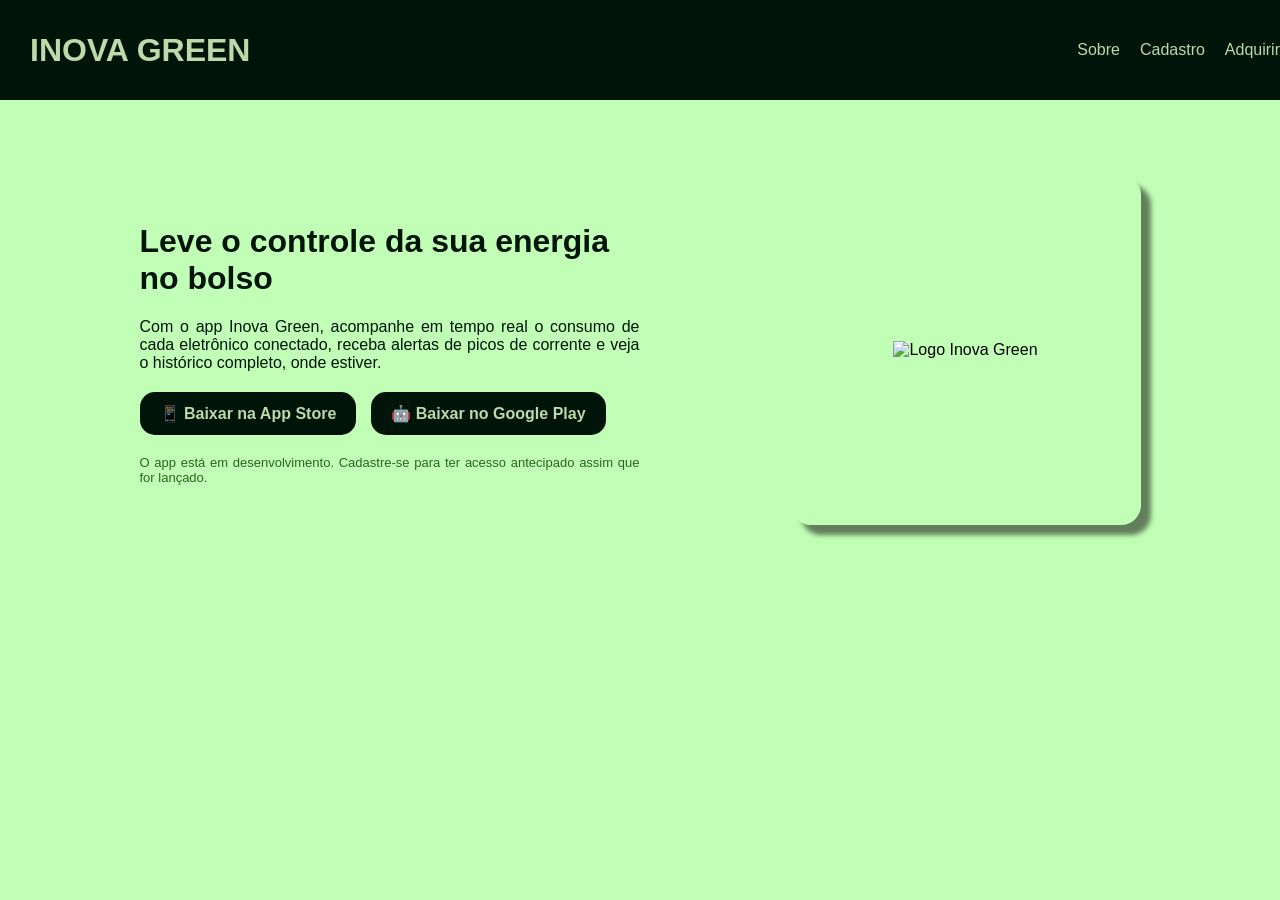
==== pages/AppDownload.html @ 37dcc68e "Atualiza front-end com back-end conectado" ====
<!DOCTYPE html>
<html lang="pt-br">
<head>
    <meta charset="UTF-8">
    <meta name="viewport" content="width=device-width, initial-scale=1.0">
    <title>Baixe o App - Inova Green</title>
    <link rel="stylesheet" href="../css/homepage.css">
</head>
<body>
    <header>
        <div class="cabeça">
            <h1>
                <a href="../index.html" style="text-decoration: none; color: inherit;">
                    INOVA GREEN
                </a>
            </h1>
            <nav>
                <a href="../index.html#sobre">
                    Sobre
                </a>
                <a href="../index.html#cadastro">
                    Cadastro
                </a>
                <a href="../index.html#adquirir">
                    Adquirir
                </a>
            </nav>
        </div>
    </header>

    <div class="appdownload-container">
        <div class="appdownload-texto">
            <h1>
                Leve o controle da sua energia no bolso
            </h1>
            <p>
                Com o app Inova Green, acompanhe em tempo real o consumo de cada eletrônico
                conectado, receba alertas de picos de corrente e veja o histórico completo,
                onde estiver.
            </p>
            <div class="appdownload-botoes">
                <a href="#" class="storebutton">
                    📱 Baixar na App Store
                </a>
                <a href="#" class="storebutton">
                    🤖 Baixar no Google Play
                </a>
            </div>
            <p class="appdownload-aviso">
                O app está em desenvolvimento. Cadastre-se para ter acesso antecipado assim que
                for lançado.
            </p>
        </div>
        <div class="fundoimg appdownload-imagem">
            <picture>
                <source media="(max-width: 600px)" srcset="../img/logoinova.png">
                <img src="../img/logoinova.png" alt="Logo Inova Green">
            </picture>
        </div>
    </div>
</body>
</html>
---- css/homepage.css ----
body{
    background-color: rgb(194, 255, 182);
    font-family: Arial, Helvetica, sans-serif;
    margin: 0;
    padding: 0;
}

.cabeça{
    background-color: rgb(1, 20, 9);
    width: 100%;
    height: 100px;
    display: flex;
    align-items: center;
    justify-content: space-between;
}

nav {
    display: flex;
    align-items: center;
    gap: 20px;
}

nav a{
    text-decoration: none;
    color: rgb(193, 216, 171);

}

.cabeça h1 {
    margin: 0;
    padding: 30px;
    color: rgb(193, 216, 171);
}

.appbutton{
    background-color: rgb(1, 20, 9);
    border: 2px solid rgb(193, 216, 171);
    width: 80px;
    height: 30px;
    display: flex;
    justify-content: center;
    align-items: center;
    border-radius: 15px;
}

.introducao{
    display: flex;
    justify-content: space-around;
    align-items: center;
    width: 100%;
    height: 500px;
}

.introducao img{
    width: 400px;
    height: auto;
}

.fundoimg{
    background-image: url("../img/fundologo.png");
    background-size: cover;
    background-position: center;
    width: 350px;
    height: 350px;
    border-radius: 20px;
    display: flex;
    justify-content: center;
    align-items: center;
    box-shadow: 10px 10px 5px rgba(0, 0, 0, 0.5);
}

.introtexto{
    color: rgb(1, 20, 9);
}

.controle{
    color: rgb(42, 102, 30);
    text-decoration: underline;
}

.introtexto h1{
    font-weight: bold;
}

.introbutton{
    background-color: rgb(1, 20, 9);
    width: 150px;
    height: 30px;
    display: flex;
    justify-content: center;
    align-items: center;
    border-radius: 15px;
}

.introbutton a{
    text-decoration: none;
    color: rgb(193, 216, 171);
    font-weight: bold;
}

.sobresis{
    background-color: rgb(214, 236, 223);
    width: 100%;
    height: 600px;
    display: flex;
    align-items: center;
    flex-direction: column;
}

.sobresish1{
    padding: 45px;
    color: rgb(1, 20, 9);
    font-weight: bold;
}

.containersobresis{
    display: flex;
    justify-content: space-between;
    align-items: center;
    width: 80%;
    height: 300px;
}

.containersobresis div{
    display: flex;
    align-items: center;
    justify-content: center;
    flex-direction: column;
    text-align: center;
    width: 30%;
    height: 100%;
    background-color: rgb(255, 255, 255);
    border-radius: 20px;
    box-shadow: 5px 5px 2px rgba(0, 0, 0, 0.5);
}

.sobresisfooter{
    background-color: rgb(173, 241, 159);
    width: 100%;
    height: 100px;
    display: flex;
    justify-content: space-around;
    align-items: center;
    margin-top: 20px;
    text-align: center;
    padding-left: 20px;
    padding-right: 20px;
    border-radius: 20px;
}

.containercadastro{
    width: auto;
    height: 500px;
    display: flex;
    align-items: center;
    justify-content: center;
    background-color: rgb(214, 236, 223);
}

.cadastro{
    background-color: rgb(209, 217, 223);
    height: 400px;
    width: 900px;
    display: flex;
    align-items: center;
    justify-content: space-around;
    border-radius: 20px;
    box-shadow: 0px 5px 2px rgba(0, 0, 0, 0.5);
}

.cadastro h1{
    color: rgb(1, 20, 9);
}

.cadastrotexto{
    width: 400px;
    padding-left: 30px;
    padding-right: 15px;
}

.cadastrotexto p{
    text-align: justify;
}

.cadastro form{
    background-color: rgb(189, 207, 196);
    padding-right: 30px;
    padding-left: 15px;
    display: flex;
    flex-direction: column;
    justify-content: center;
    align-items: center;
    width: 400px;
    height: 300px;
    border-radius: 15px;
    border: 2px solid gray;
}

form p{
    text-align: center;
    font-size: 12px;
}

.abaform{
    width: 350px;
    height: 40px;
    border-radius: 20px;
}

form button{
    width: 350px;
    height: 40px;
    border-radius: 10px;
    background-color: rgb(1, 20, 9);
    color: white;
}

.containerkits{
    width: 100%;
    height: 600px;
    display: flex;
    justify-content: center;
    flex-direction: column;
    align-items: center;
    background-color: rgb(214, 236, 223);
    color: rgb(1, 20, 9);
}

.containerkits2{
    width: 100%;
    height: 600px;
    display: flex;
    align-items: center;
    justify-content: space-around;
    background-color: rgb(214, 236, 223);
}

.escolhakit{
    display: flex;
    flex-direction: column;
    text-align: justify;
    width: 350px;
    height: 325px;
    background-color: rgb(255, 255, 255);
    border-radius: 20px;
    box-shadow: 5px 5px 2px rgba(0, 0, 0, 0.5);
    padding: 20px;
}

.escolhakit h1{
    color: rgb(1, 20, 9);
}

.escolhakit h2{
    color: rgb(42, 102, 30);
    font-weight: bold;
    font-size: 40px;
}

.escolhakit button{
    background-color: rgb(1, 20, 9);
    font-size: 15px;
    height: 40px;
    border-radius: 10px;
}

.escolhakit button a{
    text-decoration: none;
    color: white;
}
.appdownload-container{
    display: flex;
    justify-content: space-around;
    align-items: center;
    width: 100%;
    min-height: 500px;
    padding: 40px 5%;
    box-sizing: border-box;
}

.appdownload-texto{
    max-width: 500px;
    color: rgb(1, 20, 9);
}

.appdownload-texto h1{
    font-weight: bold;
}

.appdownload-texto p{
    text-align: justify;
}

.appdownload-botoes{
    display: flex;
    gap: 15px;
    margin-top: 20px;
    flex-wrap: wrap;
}

.storebutton{
    background-color: rgb(1, 20, 9);
    color: rgb(193, 216, 171);
    text-decoration: none;
    font-weight: bold;
    padding: 12px 20px;
    border-radius: 15px;
    display: inline-block;
}

.appdownload-aviso{
    margin-top: 20px;
    font-size: 13px;
    color: rgb(42, 102, 30);
}

.appdownload-imagem{
    flex-shrink: 0;
}

/* ==================== RESPONSIVIDADE (TELAS PEQUENAS) ==================== */
@media only screen and (max-width: 768px) {
    .cabeça {
        flex-direction: column;
        height: auto;
        padding: 15px 0;
    }

    .cabeça h1 {
        padding: 10px;
        font-size: 22px;
    }

    nav {
        flex-wrap: wrap;
        justify-content: center;
        gap: 12px;
        padding-bottom: 10px;
    }

    .introducao {
        flex-direction: column;
        height: auto;
        padding: 30px 15px;
        gap: 30px;
    }

    .introducao img {
        width: 250px;
    }

    .fundoimg {
        width: 250px;
        height: 250px;
    }

    .introtexto {
        text-align: center;
    }

    .sobresis {
        height: auto;
        padding: 30px 0;
    }

    .containersobresis {
        flex-direction: column;
        height: auto;
        width: 90%;
        gap: 20px;
    }

    .containersobresis div {
        width: 100%;
        height: auto;
        padding: 20px 0;
    }

    .sobresisfooter {
        height: auto;
        padding: 15px;
        text-align: center;
    }

    .containercadastro {
        height: auto;
        padding: 30px 15px;
    }

    .cadastro {
        flex-direction: column;
        width: 100%;
        height: auto;
        padding: 20px 0;
    }

    .cadastrotexto {
        width: 90%;
        padding: 0 15px;
    }

    .cadastro form {
        width: 90%;
        padding: 20px;
        margin-top: 20px;
    }

    .abaform,
    form button {
        width: 100%;
    }

    .containerkits,
    .containerkits2 {
        height: auto;
        padding: 30px 15px;
        flex-direction: column;
        gap: 20px;
    }

    .escolhakit {
        width: 90%;
        height: auto;
    }

    .appdownload-container {
        flex-direction: column;
        text-align: center;
        gap: 30px;
        padding: 30px 15px;
    }

    .appdownload-imagem {
        width: 200px;
        height: 200px;
    }

    .appdownload-botoes {
        justify-content: center;
    }
}
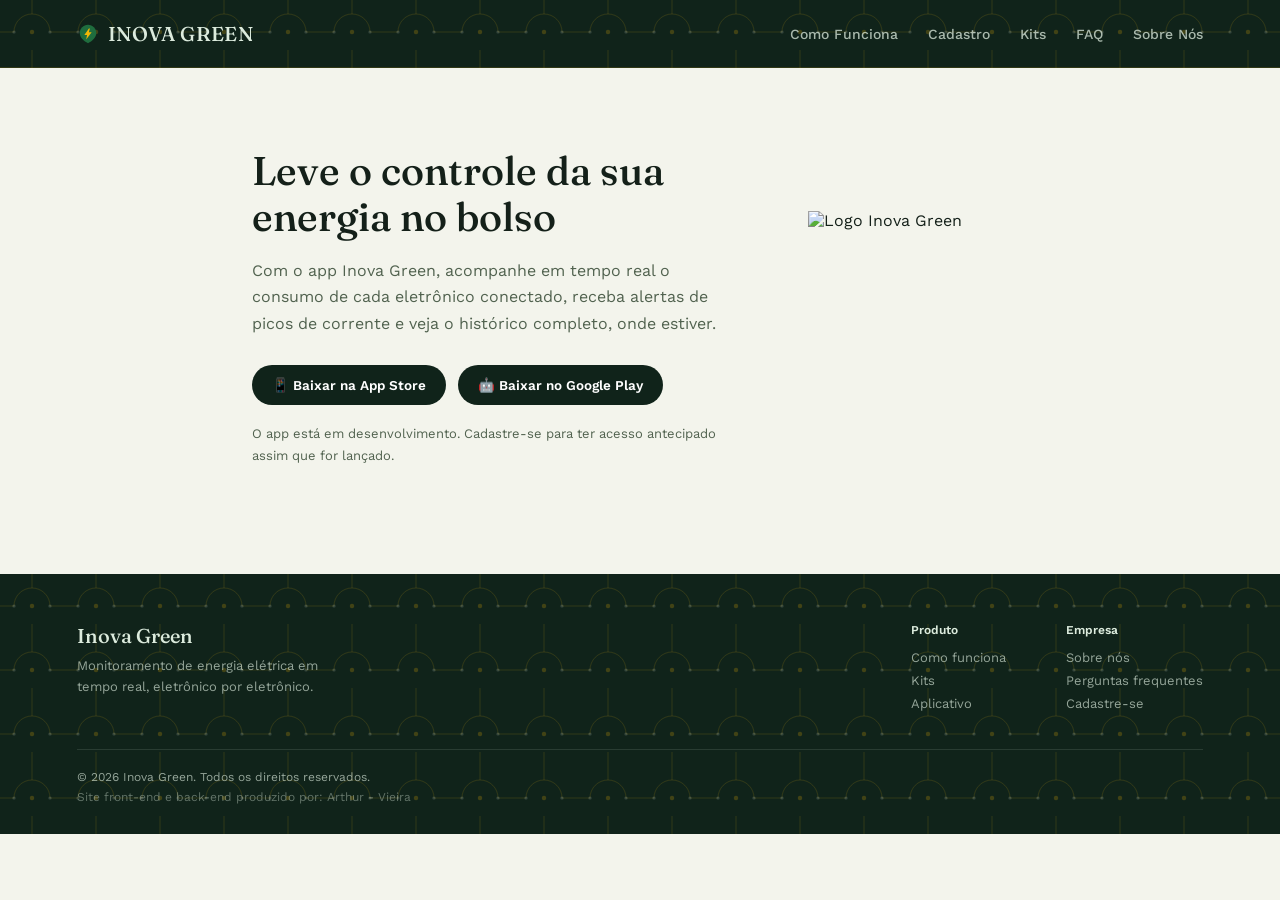
==== commit 46d20e12: "tags" ====
--- a/pages/AppDownload.html
+++ b/pages/AppDownload.html
@@ -4,31 +4,56 @@
     <meta charset="UTF-8">
     <meta name="viewport" content="width=device-width, initial-scale=1.0">
     <title>Baixe o App - Inova Green</title>
+    <link rel="icon" type="image/svg+xml" href="../favicon.svg">
+    <meta name="description" content="Baixe o aplicativo Inova Green e monitore o consumo de energia dos seus eletrônicos direto do celular.">
+    <meta property="og:type" content="website">
+    <meta property="og:title" content="Baixe o App - Inova Green">
+    <meta property="og:description" content="Baixe o aplicativo Inova Green e monitore o consumo de energia dos seus eletrônicos direto do celular.">
+    <meta property="og:image" content="../img/logoinova.png">
+    <meta name="twitter:card" content="summary">
+    <link rel="preconnect" href="https://fonts.googleapis.com">
+    <link rel="preconnect" href="https://fonts.gstatic.com" crossorigin>
+    <link href="https://fonts.googleapis.com/css2?family=Fraunces:opsz,wght@9..144,400;9..144,500;9..144,600&family=Work+Sans:wght@400;500;600;700&display=swap" rel="stylesheet">
     <link rel="stylesheet" href="../css/homepage.css">
 </head>
 <body>
     <header>
         <div class="cabeça">
             <h1>
-                <a href="../index.html" style="text-decoration: none; color: inherit;">
+                <a href="../index.html" style="text-decoration: none; color: inherit; display: flex; align-items: center; gap: 9px;">
+                    <svg class="marca-icone" viewBox="0 0 24 24" xmlns="http://www.w3.org/2000/svg">
+                    <path d="M12 2C7 2 3 6 3 11c0 5 4.5 9 9 11 4.5-2 9-6 9-11 0-5-4-9-9-9Z" fill="#1F6D3E"/>
+                    <path d="M13 6 8 13h3l-1 5 6-8h-3l1-4Z" fill="#F2B705"/>
+                </svg>
                     INOVA GREEN
                 </a>
             </h1>
-            <nav>
-                <a href="../index.html#sobre">
-                    Sobre
+            <button class="menu-toggle" id="menu-toggle" aria-label="Abrir menu">
+                <span></span>
+                <span></span>
+                <span></span>
+            </button>
+            <nav id="menu-nav">
+                <a href="ComoFunciona.html">
+                    Como Funciona
                 </a>
-                <a href="../index.html#cadastro">
+                <a href="Cadastro.html">
                     Cadastro
                 </a>
-                <a href="../index.html#adquirir">
-                    Adquirir
+                <a href="Kits.html">
+                    Kits
+                </a>
+                <a href="FAQ.html">
+                    FAQ
+                </a>
+                <a href="SobreNos.html">
+                    Sobre Nós
                 </a>
             </nav>
         </div>
     </header>
 
-    <div class="appdownload-container">
+    <div class="appdownload-container reveal">
         <div class="appdownload-texto">
             <h1>
                 Leve o controle da sua energia no bolso
@@ -58,5 +83,34 @@
             </picture>
         </div>
     </div>
+
+    <footer class="site-footer">
+        <div class="footer-topo">
+            <div class="footer-marca">
+                <h2>Inova Green</h2>
+                <p>Monitoramento de energia elétrica em tempo real, eletrônico por eletrônico.</p>
+            </div>
+            <div class="footer-links">
+                <div class="footer-coluna">
+                    <h3>Produto</h3>
+                    <a href="ComoFunciona.html">Como funciona</a>
+                    <a href="Kits.html">Kits</a>
+                    <a href="AppDownload.html">Aplicativo</a>
+                </div>
+                <div class="footer-coluna">
+                    <h3>Empresa</h3>
+                    <a href="SobreNos.html">Sobre nós</a>
+                    <a href="FAQ.html">Perguntas frequentes</a>
+                    <a href="Cadastro.html">Cadastre-se</a>
+                </div>
+            </div>
+        </div>
+        <div class="footer-linha">
+            © 2026 Inova Green. Todos os direitos reservados.
+            <span class="footer-credito">Site front-end e back-end produzido por: Arthur - Vieira</span>
+        </div>
+    </footer>
+
+    <script src="../js/animacoes.js"></script>
 </body>
 </html>
--- a/css/homepage.css
+++ b/css/homepage.css
@@ -1,441 +1,1218 @@
+/* ====================================================================
+   INOVA GREEN — Design system
+   Paleta: floresta profunda + papel esverdeado + âmbar (LED/eletricidade)
+   Tipografia: Fraunces (display) + Work Sans (corpo/UI)
+   ==================================================================== */
+
+:root{
+    --cor-fundo: #F3F4EC;
+    --cor-superficie: #FFFFFF;
+    --cor-floresta: #10231A;
+    --cor-floresta-alta: #17301F;
+    --cor-marca: #1F6D3E;
+    --cor-marca-escura: #154D2B;
+    --cor-marca-clara: #DCEBDD;
+    --cor-accent: #F2B705;
+    --cor-accent-escuro: #B98600;
+    --cor-texto: #142019;
+    --cor-texto-suave: #51624F;
+    --cor-borda: #DCE1D4;
+    --sombra-suave: 0 1px 2px rgba(16, 35, 26, 0.06), 0 8px 24px rgba(16, 35, 26, 0.06);
+    --sombra-forte: 0 20px 40px rgba(16, 35, 26, 0.18);
+    --raio: 14px;
+    --fonte-display: "Fraunces", Georgia, serif;
+    --fonte-corpo: "Work Sans", Arial, Helvetica, sans-serif;
+}
+
+*{
+    box-sizing: border-box;
+}
+
+html{
+    scroll-behavior: smooth;
+}
+
 body{
-    background-color: rgb(194, 255, 182);
-    font-family: Arial, Helvetica, sans-serif;
+    opacity: 0;
+    transition: opacity 0.35s ease;
+}
+
+body.pagina-carregada{
+    opacity: 1;
+}
+
+body.saindo{
+    opacity: 0;
+}
+
+body{
+    background-color: var(--cor-fundo);
+    color: var(--cor-texto);
+    font-family: var(--fonte-corpo);
     margin: 0;
     padding: 0;
-}
-
+    -webkit-font-smoothing: antialiased;
+}
+
+h1, h2, h3{
+    font-family: var(--fonte-display);
+    font-weight: 500;
+    line-height: 1.15;
+    margin: 0;
+    color: var(--cor-texto);
+}
+
+p{
+    line-height: 1.65;
+    margin: 0;
+}
+
+a{
+    color: inherit;
+}
+
+:focus-visible{
+    outline: 2px solid var(--cor-accent);
+    outline-offset: 3px;
+}
+
+/* ==================== CABEÇALHO ==================== */
 .cabeça{
-    background-color: rgb(1, 20, 9);
-    width: 100%;
-    height: 100px;
+    background-color: var(--cor-floresta);
+    background-image: url("[data-uri]");
+    background-size: 64px 64px;
+    width: 100%;
+    padding: 22px 6%;
+    box-sizing: border-box;
     display: flex;
     align-items: center;
     justify-content: space-between;
-}
-
-nav {
+    position: sticky;
+    top: 0;
+    z-index: 100;
+    border-bottom: 1px solid rgba(242, 183, 5, 0.15);
+}
+
+.cabeça h1{
+    font-size: 20px;
+    letter-spacing: 0.02em;
+    color: var(--cor-marca-clara);
+    padding: 0;
     display: flex;
     align-items: center;
-    gap: 20px;
-}
+    gap: 9px;
+}
+
+.marca-icone{
+    width: 22px;
+    height: 22px;
+    flex-shrink: 0;
+}
+
+.cabeça h1 a{
+    text-decoration: none;
+}
+
+nav{
+    display: flex;
+    align-items: center;
+    gap: 30px;
+}
+
+.menu-toggle{
+    display: none;
+    flex-direction: column;
+    justify-content: center;
+    gap: 5px;
+    width: 32px;
+    height: 32px;
+    background: none;
+    border: none;
+    cursor: pointer;
+    padding: 0;
+}
+
+.menu-toggle span{
+    display: block;
+    width: 100%;
+    height: 2px;
+    background-color: var(--cor-marca-clara);
+    transition: transform 0.3s ease, opacity 0.3s ease;
+}
+
+.menu-toggle.aberto span:nth-child(1){ transform: translateY(7px) rotate(45deg); }
+.menu-toggle.aberto span:nth-child(2){ opacity: 0; }
+.menu-toggle.aberto span:nth-child(3){ transform: translateY(-7px) rotate(-45deg); }
 
 nav a{
     text-decoration: none;
-    color: rgb(193, 216, 171);
-
-}
-
-.cabeça h1 {
+    color: rgba(220, 235, 221, 0.75);
+    font-size: 14px;
+    font-weight: 500;
+    transition: color 0.2s ease;
+    position: relative;
+}
+
+nav a:hover{
+    color: var(--cor-marca-clara);
+}
+
+nav a.ativo{
+    color: var(--cor-accent);
+}
+
+nav a.ativo::after{
+    content: "";
+    position: absolute;
+    left: 0;
+    right: 0;
+    bottom: -6px;
+    height: 2px;
+    background-color: var(--cor-accent);
+}
+
+.appbutton{
+    background-color: var(--cor-accent);
+    border: none;
+    padding: 9px 18px;
+    border-radius: 999px;
+    transition: background-color 0.2s ease;
+}
+
+.appbutton a{
+    color: var(--cor-floresta);
+    font-weight: 600;
+    font-size: 13px;
+}
+
+.appbutton:hover{
+    background-color: #ffcb2e;
+}
+
+/* ==================== BOTÕES ==================== */
+.introbutton,
+form button,
+.escolhakit button{
+    background-color: var(--cor-marca);
+    border-radius: 999px;
+    transition: background-color 0.2s ease, box-shadow 0.2s ease, transform 0.2s ease;
+    box-shadow: 0 8px 20px rgba(31, 109, 62, 0.28);
+}
+
+.introbutton{
+    display: inline-flex;
+    align-items: center;
+    justify-content: center;
+    padding: 13px 30px;
+    width: fit-content;
+}
+
+.introbutton:hover,
+form button:hover,
+.escolhakit button:hover{
+    background-color: var(--cor-marca-escura);
+    box-shadow: 0 10px 24px rgba(31, 109, 62, 0.38);
+    transform: translateY(-2px);
+}
+
+.introbutton a,
+.escolhakit button a{
+    color: white;
+    font-weight: 600;
+    font-size: 14px;
+    text-decoration: none;
+}
+
+.botao-secundario{
+    background-color: transparent;
+    border: 1.5px solid var(--cor-marca);
+    color: var(--cor-marca);
+    text-decoration: none;
+    font-weight: 600;
+    font-size: 14px;
+    padding: 11px 24px;
+    border-radius: 999px;
+    transition: background-color 0.2s ease, color 0.2s ease;
+    display: inline-block;
+}
+
+.botao-secundario:hover{
+    background-color: var(--cor-marca);
+    color: white;
+}
+
+/* ==================== HERO / INTRODUÇÃO ==================== */
+.introducao{
+    display: flex;
+    align-items: center;
+    gap: 6%;
+    width: 100%;
+    padding: 80px 6% 90px 6%;
+    box-sizing: border-box;
+    max-width: 1200px;
+    margin: 0 auto;
+}
+
+.introtexto{
+    flex: 1;
+    max-width: 540px;
+}
+
+.introtexto h1{
+    font-size: clamp(2.6rem, 5.2vw, 3.8rem);
+    letter-spacing: -0.015em;
+}
+
+.introtexto p{
+    color: var(--cor-texto-suave);
+    font-size: 16px;
+    margin: 22px 0 32px 0;
+    max-width: 46ch;
+}
+
+.controle{
+    color: var(--cor-marca);
+    font-style: italic;
+}
+
+/* Medidor animado (substitui a imagem de fundo) */
+.fundoimg{
+    flex-shrink: 0;
+    width: 340px;
+    height: 340px;
+    display: flex;
+    align-items: center;
+    justify-content: center;
+    position: relative;
+}
+
+.fundoimg::before{
+    content: "";
+    position: absolute;
+    inset: 0;
+    background: radial-gradient(circle at center, rgba(31, 109, 62, 0.16) 0%, rgba(242, 183, 5, 0.10) 45%, transparent 72%);
+    border-radius: 50%;
+    z-index: 0;
+}
+
+.medidor{
+    width: 100%;
+    height: 100%;
+    position: relative;
+    z-index: 1;
+}
+
+.medidor-agulha{
+    transform-origin: 160px 180px;
+    animation: girar-agulha 1.6s cubic-bezier(0.22, 1, 0.36, 1) 0.3s forwards;
+}
+
+@keyframes girar-agulha{
+    from{ transform: rotate(-90deg); }
+    to{ transform: rotate(35deg); }
+}
+
+@media (prefers-reduced-motion: reduce){
+    .medidor-agulha{
+        animation: none;
+        transform: rotate(35deg);
+    }
+}
+
+/* ==================== SEÇÃO EDITORIAL "SOBRE" ==================== */
+.sobresis{
+    width: 100%;
+    padding: 70px 6% 0 6%;
+    box-sizing: border-box;
+    max-width: 1200px;
+    margin: 0 auto;
+    display: flex;
+    gap: 8%;
+    flex-wrap: wrap;
+}
+
+.sobresish1{
+    font-size: clamp(1.8rem, 3vw, 2.4rem);
+    flex: 1;
+    min-width: 260px;
+}
+
+.containersobresis{
+    flex: 1.3;
+    min-width: 300px;
+    display: flex;
+    flex-direction: column;
+    gap: 26px;
+}
+
+.containersobresis div{
+    display: flex;
+    align-items: baseline;
+    gap: 18px;
+    padding-bottom: 22px;
+    border-bottom: 1px solid var(--cor-borda);
+}
+
+.containersobresis div h1{
+    font-size: 15px;
+    font-family: var(--fonte-corpo);
+    font-weight: 600;
+    width: 160px;
+    flex-shrink: 0;
+    color: var(--cor-marca);
+}
+
+.containersobresis div p{
+    color: var(--cor-texto-suave);
+    font-size: 15px;
     margin: 0;
-    padding: 30px;
-    color: rgb(193, 216, 171);
-}
-
-.appbutton{
-    background-color: rgb(1, 20, 9);
-    border: 2px solid rgb(193, 216, 171);
-    width: 80px;
-    height: 30px;
+}
+
+.sobresis .teaser-botoes{
+    width: 100%;
+    justify-content: flex-start;
+    margin-top: 10px;
+}
+
+.sobresisfooter{
+    background-color: var(--cor-marca-clara);
+    max-width: 1200px;
+    margin: 50px auto 0 auto;
+    padding: 26px 6%;
+    border-radius: var(--raio);
+}
+
+.sobresisfooter p{
+    color: var(--cor-marca-escura);
+    font-size: 14px;
+    text-align: center;
+}
+
+/* ==================== ESTATÍSTICAS ==================== */
+.estatisticas{
     display: flex;
     justify-content: center;
     align-items: center;
-    border-radius: 15px;
-}
-
-.introducao{
-    display: flex;
-    justify-content: space-around;
+    width: 100%;
+    padding: 70px 6%;
+    margin-top: 70px;
+    box-sizing: border-box;
+    background-color: var(--cor-floresta);
+    background-image: url("[data-uri]");
+    background-size: 64px 64px;
+    gap: 12%;
+    flex-wrap: wrap;
+}
+
+.estatistica{
+    text-align: left;
+}
+
+.estatistica-numero{
+    display: block;
+    font-family: var(--fonte-display);
+    font-size: 44px;
+    color: var(--cor-accent);
+}
+
+.estatistica p{
+    margin-top: 6px;
+    font-size: 13px;
+    color: rgba(220, 235, 221, 0.75);
+}
+
+/* ==================== FORMULÁRIO DE CADASTRO ==================== */
+.containercadastro{
+    width: 100%;
+    padding: 90px 6%;
+    box-sizing: border-box;
+    display: flex;
+    justify-content: center;
+}
+
+.cadastro{
+    background-color: var(--cor-superficie);
+    max-width: 960px;
+    width: 100%;
+    padding: 50px;
+    box-sizing: border-box;
+    display: flex;
+    gap: 60px;
+    border-radius: var(--raio);
+    box-shadow: var(--sombra-suave);
+}
+
+.cadastro h1{
+    font-size: 1.7rem;
+}
+
+.cadastrotexto{
+    flex: 1;
+}
+
+.cadastrotexto p{
+    color: var(--cor-texto-suave);
+    margin: 16px 0;
+}
+
+.cadastrotexto ul{
+    list-style: none;
+    padding: 0;
+    margin: 20px 0 0 0;
+}
+
+.cadastrotexto ul p{
+    margin: 8px 0;
+    font-size: 14px;
+    color: var(--cor-texto);
+}
+
+.cadastro form{
+    flex: 1;
+    background: none;
+    padding: 0;
+    border: none;
+    display: flex;
+    flex-direction: column;
+    gap: 12px;
+}
+
+.abaform{
+    width: 100%;
+    height: 44px;
+    border-radius: 8px;
+    border: 1px solid var(--cor-borda);
+    padding: 0 14px;
+    font-family: var(--fonte-corpo);
+    font-size: 14px;
+    box-sizing: border-box;
+}
+
+.abaform:focus{
+    border-color: var(--cor-marca);
+    outline: none;
+}
+
+form button{
+    width: 100%;
+    height: 46px;
+    border: none;
+    color: white;
+    font-weight: 600;
+    font-size: 14px;
+    cursor: pointer;
+    margin-top: 6px;
+}
+
+form p{
+    text-align: left;
+    font-size: 12px;
+    color: var(--cor-texto-suave);
+    margin: 0;
+}
+
+.consentimento{
+    display: flex;
+    align-items: flex-start;
+    gap: 8px;
+    font-size: 12.5px;
+    color: var(--cor-texto-suave);
+    line-height: 1.5;
+    cursor: pointer;
+}
+
+.consentimento input{
+    margin-top: 2px;
+    flex-shrink: 0;
+    accent-color: var(--cor-marca);
+    width: 15px;
+    height: 15px;
+}
+
+#mensagem-cadastro{
+    font-size: 13px;
+    font-weight: 600;
+    min-height: 18px;
+}
+
+/* ==================== KITS ==================== */
+.containerkits{
+    width: 100%;
+    padding: 90px 6%;
+    box-sizing: border-box;
+    text-align: center;
+}
+
+.containerkits h1{
+    font-size: clamp(1.8rem, 3vw, 2.4rem);
+    margin-bottom: 18px;
+}
+
+.containerkits .teaser-botoes{
+    justify-content: center;
+    margin-bottom: 50px;
+}
+
+.containerkits2{
+    display: flex;
+    justify-content: center;
+    align-items: stretch;
+    gap: 28px;
+    flex-wrap: wrap;
+    max-width: 1100px;
+    margin: 0 auto;
+}
+
+.escolhakit{
+    text-align: left;
+    width: 320px;
+    background-color: var(--cor-superficie);
+    border-radius: var(--raio);
+    box-shadow: var(--sombra-suave);
+    padding: 32px;
+    display: flex;
+    flex-direction: column;
+    position: relative;
+    border: 1px solid var(--cor-borda);
+}
+
+.escolhakit h1{
+    font-size: 1.3rem;
+}
+
+.escolhakit p{
+    color: var(--cor-texto-suave);
+    font-size: 14px;
+    margin: 14px 0 22px 0;
+    flex-grow: 1;
+}
+
+.escolhakit h2{
+    font-family: var(--fonte-display);
+    font-weight: 500;
+    color: var(--cor-texto);
+    font-size: 32px;
+    margin-bottom: 20px;
+}
+
+.escolhakit button{
+    height: 46px;
+    border: none;
+    cursor: pointer;
+}
+
+.escolhakit.recomendado{
+    border-color: var(--cor-marca);
+    box-shadow: var(--sombra-forte);
+    transform: translateY(-8px);
+    border-top: 4px solid var(--cor-accent);
+}
+
+.selo-recomendado{
+    position: absolute;
+    top: -13px;
+    left: 32px;
+    background-color: var(--cor-accent);
+    color: var(--cor-floresta);
+    font-size: 11px;
+    font-weight: 700;
+    padding: 5px 12px;
+    border-radius: 999px;
+}
+
+/* ==================== FAQ (teaser + página própria) ==================== */
+.containerfaq{
+    width: 100%;
+    display: flex;
+    flex-direction: column;
     align-items: center;
-    width: 100%;
-    height: 500px;
-}
-
-.introducao img{
-    width: 400px;
-    height: auto;
-}
-
-.fundoimg{
-    background-image: url("../img/fundologo.png");
-    background-size: cover;
-    background-position: center;
-    width: 350px;
-    height: 350px;
-    border-radius: 20px;
-    display: flex;
-    justify-content: center;
-    align-items: center;
-    box-shadow: 10px 10px 5px rgba(0, 0, 0, 0.5);
-}
-
-.introtexto{
-    color: rgb(1, 20, 9);
-}
-
-.controle{
-    color: rgb(42, 102, 30);
-    text-decoration: underline;
-}
-
-.introtexto h1{
-    font-weight: bold;
-}
-
-.introbutton{
-    background-color: rgb(1, 20, 9);
-    width: 150px;
-    height: 30px;
-    display: flex;
-    justify-content: center;
-    align-items: center;
-    border-radius: 15px;
-}
-
-.introbutton a{
-    text-decoration: none;
-    color: rgb(193, 216, 171);
-    font-weight: bold;
-}
-
-.sobresis{
-    background-color: rgb(214, 236, 223);
-    width: 100%;
-    height: 600px;
-    display: flex;
-    align-items: center;
+    padding: 70px 6% 90px 6%;
+    box-sizing: border-box;
+    text-align: center;
+}
+
+.containerfaq h1{
+    font-size: clamp(1.6rem, 3vw, 2.1rem);
+    margin-bottom: 20px;
+}
+
+.faq{
+    width: 100%;
+    max-width: 720px;
+    margin: 0 auto;
+    display: flex;
     flex-direction: column;
-}
-
-.sobresish1{
-    padding: 45px;
-    color: rgb(1, 20, 9);
-    font-weight: bold;
-}
-
-.containersobresis{
+    gap: 10px;
+    text-align: left;
+}
+
+.faq-item{
+    background-color: var(--cor-superficie);
+    border: 1px solid var(--cor-borda);
+    border-radius: 10px;
+    padding: 18px 22px;
+    cursor: pointer;
+}
+
+.faq-item summary{
+    font-weight: 600;
+    font-size: 15px;
+    list-style: none;
     display: flex;
     justify-content: space-between;
     align-items: center;
-    width: 80%;
-    height: 300px;
-}
-
-.containersobresis div{
+}
+
+.faq-item summary::-webkit-details-marker{ display: none; }
+
+.faq-item summary::after{
+    content: "+";
+    font-size: 20px;
+    color: var(--cor-marca);
+    transition: transform 0.2s ease;
+    margin-left: 15px;
+}
+
+.faq-item[open] summary::after{
+    transform: rotate(45deg);
+}
+
+.faq-item p{
+    margin-top: 14px;
+    color: var(--cor-texto-suave);
+    font-size: 14px;
+    line-height: 1.6;
+}
+
+.faq-item a{
+    color: var(--cor-marca);
+    font-weight: 600;
+}
+
+/* ==================== PÁGINA INTERNA (hero de página) ==================== */
+.pagina-hero{
+    width: 100%;
+    padding: 70px 6% 20px 6%;
+    box-sizing: border-box;
+    max-width: 760px;
+    margin: 0 auto;
+    text-align: left;
+}
+
+.pagina-hero h1{
+    font-size: clamp(2rem, 4vw, 2.8rem);
+    margin-bottom: 14px;
+}
+
+.pagina-hero p{
+    color: var(--cor-texto-suave);
+    font-size: 16px;
+}
+
+/* ==================== DIAGRAMA "COMO FUNCIONA" ==================== */
+.fluxo{
+    position: relative;
+    max-width: 720px;
+    margin: 0 auto;
+    padding: 30px 6% 70px 6%;
+}
+
+.fluxo-linha{
+    position: absolute;
+    left: 45px;
+    top: 30px;
+    width: 2px;
+    height: calc(100% - 60px);
+    background-color: var(--cor-borda);
+}
+
+.fluxo-progresso{
+    position: absolute;
+    left: 45px;
+    top: 30px;
+    width: 2px;
+    height: 0%;
+    background-color: var(--cor-marca);
+    transition: height 0.1s linear;
+}
+
+.fluxo-etapa{
+    position: relative;
+    display: flex;
+    gap: 26px;
+    padding-bottom: 46px;
+}
+
+.fluxo-numero{
+    flex-shrink: 0;
+    width: 64px;
+    height: 64px;
+    border-radius: 50%;
+    background-color: var(--cor-superficie);
+    border: 1.5px solid var(--cor-borda);
     display: flex;
     align-items: center;
     justify-content: center;
-    flex-direction: column;
+    font-family: var(--fonte-display);
+    font-size: 22px;
+    color: var(--cor-texto-suave);
+    z-index: 2;
+    transition: background-color 0.4s ease, color 0.4s ease, border-color 0.4s ease;
+}
+
+.fluxo-etapa.visivel .fluxo-numero{
+    background-color: var(--cor-marca);
+    border-color: var(--cor-marca);
+    color: white;
+}
+
+.fluxo-texto{
+    padding-top: 8px;
+}
+
+.fluxo-texto h2{
+    font-size: 1.15rem;
+    margin-bottom: 8px;
+}
+
+.fluxo-texto p{
+    color: var(--cor-texto-suave);
+    font-size: 14.5px;
+}
+
+/* ==================== TABELA DE COMPARAÇÃO DE KITS ==================== */
+.comparacao-container{
+    width: 100%;
+    overflow-x: auto;
+    padding: 30px 6% 80px 6%;
+    box-sizing: border-box;
+}
+
+.comparacao{
+    width: 100%;
+    max-width: 900px;
+    margin: 0 auto;
+    border-collapse: collapse;
+    background-color: var(--cor-superficie);
+    border-radius: var(--raio);
+    overflow: hidden;
+    box-shadow: var(--sombra-suave);
+}
+
+.comparacao th,
+.comparacao td{
+    padding: 16px 20px;
+    text-align: left;
+    border-bottom: 1px solid var(--cor-borda);
+    font-size: 14px;
+}
+
+.comparacao thead th{
+    background-color: var(--cor-floresta);
+    color: var(--cor-marca-clara);
+    font-weight: 600;
+    font-size: 13px;
+}
+
+.comparacao th:not(:first-child),
+.comparacao td:not(:first-child){
     text-align: center;
-    width: 30%;
-    height: 100%;
-    background-color: rgb(255, 255, 255);
-    border-radius: 20px;
-    box-shadow: 5px 5px 2px rgba(0, 0, 0, 0.5);
-}
-
-.sobresisfooter{
-    background-color: rgb(173, 241, 159);
-    width: 100%;
-    height: 100px;
-    display: flex;
-    justify-content: space-around;
-    align-items: center;
-    margin-top: 20px;
+}
+
+.comparacao tbody tr:last-child td{
+    border-bottom: none;
+}
+
+.comparacao .preco{
+    font-family: var(--fonte-display);
+    font-size: 22px;
+    color: var(--cor-marca);
+}
+
+.comparacao .check{
+    color: var(--cor-marca);
+    font-weight: bold;
+}
+
+.comparacao th:nth-child(3),
+.comparacao td:nth-child(3){
+    background-color: var(--cor-marca-clara);
+}
+
+.th-selo{
+    display: block;
+    font-size: 10px;
+    font-weight: 700;
+    color: var(--cor-accent);
+    margin-top: 4px;
+}
+
+/* ==================== PÁGINA DE AGRADECIMENTO ==================== */
+.obrigado{
+    max-width: 560px;
+    margin: 0 auto;
+    padding: 100px 6%;
     text-align: center;
-    padding-left: 20px;
-    padding-right: 20px;
-    border-radius: 20px;
-}
-
-.containercadastro{
-    width: auto;
-    height: 500px;
+}
+
+.obrigado-icone{
+    width: 64px;
+    height: 64px;
+    border-radius: 50%;
+    background-color: var(--cor-marca);
+    color: white;
+    font-size: 28px;
     display: flex;
     align-items: center;
     justify-content: center;
-    background-color: rgb(214, 236, 223);
-}
-
-.cadastro{
-    background-color: rgb(209, 217, 223);
-    height: 400px;
-    width: 900px;
+    margin: 0 auto 24px auto;
+}
+
+.obrigado h1{
+    font-size: clamp(1.8rem, 3.5vw, 2.4rem);
+    margin-bottom: 16px;
+}
+
+.obrigado p{
+    color: var(--cor-texto-suave);
+    font-size: 15.5px;
+}
+
+/* ==================== SOBRE NÓS ==================== */
+.sobrenos{
+    max-width: 720px;
+    margin: 0 auto;
+    padding: 30px 6% 60px 6%;
+}
+
+.sobrenos p{
+    color: var(--cor-texto-suave);
+    margin-bottom: 20px;
+    font-size: 15.5px;
+}
+
+.valores{
+    display: flex;
+    gap: 20px;
+    flex-wrap: wrap;
+    justify-content: center;
+    padding: 0 6% 90px 6%;
+}
+
+.valor-card{
+    background-color: var(--cor-superficie);
+    border: 1px solid var(--cor-borda);
+    border-radius: var(--raio);
+    padding: 26px;
+    width: 210px;
+    text-align: left;
+}
+
+.valor-card h2{
+    font-size: 1.1rem;
+    margin-bottom: 8px;
+}
+
+.valor-card p{
+    color: var(--cor-texto-suave);
+    margin: 0;
+    font-size: 13.5px;
+}
+
+/* ==================== APP DOWNLOAD ==================== */
+.appdownload-container{
     display: flex;
     align-items: center;
-    justify-content: space-around;
-    border-radius: 20px;
-    box-shadow: 0px 5px 2px rgba(0, 0, 0, 0.5);
-}
-
-.cadastro h1{
-    color: rgb(1, 20, 9);
-}
-
-.cadastrotexto{
-    width: 400px;
-    padding-left: 30px;
-    padding-right: 15px;
-}
-
-.cadastrotexto p{
-    text-align: justify;
-}
-
-.cadastro form{
-    background-color: rgb(189, 207, 196);
-    padding-right: 30px;
-    padding-left: 15px;
-    display: flex;
-    flex-direction: column;
     justify-content: center;
-    align-items: center;
-    width: 400px;
-    height: 300px;
-    border-radius: 15px;
-    border: 2px solid gray;
-}
-
-form p{
-    text-align: center;
-    font-size: 12px;
-}
-
-.abaform{
-    width: 350px;
-    height: 40px;
-    border-radius: 20px;
-}
-
-form button{
-    width: 350px;
-    height: 40px;
-    border-radius: 10px;
-    background-color: rgb(1, 20, 9);
+    gap: 8%;
+    width: 100%;
+    padding: 80px 6%;
+    box-sizing: border-box;
+    max-width: 1100px;
+    margin: 0 auto;
+}
+
+.appdownload-texto{
+    max-width: 480px;
+}
+
+.appdownload-texto h1{
+    font-size: clamp(1.8rem, 3.5vw, 2.5rem);
+}
+
+.appdownload-texto p{
+    color: var(--cor-texto-suave);
+    margin: 18px 0 28px 0;
+}
+
+.appdownload-botoes{
+    display: flex;
+    gap: 12px;
+    flex-wrap: wrap;
+}
+
+.storebutton{
+    background-color: var(--cor-floresta);
     color: white;
-}
-
-.containerkits{
-    width: 100%;
-    height: 600px;
-    display: flex;
-    justify-content: center;
-    flex-direction: column;
-    align-items: center;
-    background-color: rgb(214, 236, 223);
-    color: rgb(1, 20, 9);
-}
-
-.containerkits2{
-    width: 100%;
-    height: 600px;
-    display: flex;
-    align-items: center;
-    justify-content: space-around;
-    background-color: rgb(214, 236, 223);
-}
-
-.escolhakit{
-    display: flex;
-    flex-direction: column;
-    text-align: justify;
-    width: 350px;
-    height: 325px;
-    background-color: rgb(255, 255, 255);
-    border-radius: 20px;
-    box-shadow: 5px 5px 2px rgba(0, 0, 0, 0.5);
-    padding: 20px;
-}
-
-.escolhakit h1{
-    color: rgb(1, 20, 9);
-}
-
-.escolhakit h2{
-    color: rgb(42, 102, 30);
-    font-weight: bold;
-    font-size: 40px;
-}
-
-.escolhakit button{
-    background-color: rgb(1, 20, 9);
-    font-size: 15px;
-    height: 40px;
-    border-radius: 10px;
-}
-
-.escolhakit button a{
     text-decoration: none;
-    color: white;
-}
-.appdownload-container{
-    display: flex;
-    justify-content: space-around;
-    align-items: center;
-    width: 100%;
-    min-height: 500px;
-    padding: 40px 5%;
-    box-sizing: border-box;
-}
-
-.appdownload-texto{
-    max-width: 500px;
-    color: rgb(1, 20, 9);
-}
-
-.appdownload-texto h1{
-    font-weight: bold;
-}
-
-.appdownload-texto p{
-    text-align: justify;
-}
-
-.appdownload-botoes{
-    display: flex;
-    gap: 15px;
-    margin-top: 20px;
-    flex-wrap: wrap;
-}
-
-.storebutton{
-    background-color: rgb(1, 20, 9);
-    color: rgb(193, 216, 171);
-    text-decoration: none;
-    font-weight: bold;
+    font-weight: 600;
+    font-size: 13.5px;
     padding: 12px 20px;
-    border-radius: 15px;
-    display: inline-block;
+    border-radius: 999px;
 }
 
 .appdownload-aviso{
-    margin-top: 20px;
+    margin-top: 22px;
     font-size: 13px;
-    color: rgb(42, 102, 30);
+    color: var(--cor-texto-suave);
 }
 
 .appdownload-imagem{
     flex-shrink: 0;
-}
-
-/* ==================== RESPONSIVIDADE (TELAS PEQUENAS) ==================== */
-@media only screen and (max-width: 768px) {
-    .cabeça {
+    width: 220px;
+    height: 220px;
+    position: relative;
+}
+
+.appdownload-imagem::before{
+    content: none;
+}
+
+.appdownload-imagem picture,
+.appdownload-imagem img{
+    width: 100%;
+    height: 100%;
+    object-fit: contain;
+    display: block;
+    position: relative;
+    z-index: 1;
+}
+
+/* ==================== RODAPÉ ==================== */
+.site-footer{
+    background-color: var(--cor-floresta);
+    background-image: url("[data-uri]");
+    background-size: 64px 64px;
+    padding: 50px 6% 30px 6%;
+    box-sizing: border-box;
+    color: rgba(220, 235, 221, 0.65);
+}
+
+.footer-topo{
+    display: flex;
+    justify-content: space-between;
+    flex-wrap: wrap;
+    gap: 30px;
+    max-width: 1200px;
+    margin: 0 auto;
+    padding-bottom: 30px;
+}
+
+.footer-marca h2{
+    font-family: var(--fonte-display);
+    color: var(--cor-marca-clara);
+    font-size: 20px;
+}
+
+.footer-marca p{
+    font-size: 13px;
+    margin-top: 8px;
+    max-width: 280px;
+}
+
+.footer-links{
+    display: flex;
+    gap: 60px;
+    flex-wrap: wrap;
+}
+
+.footer-coluna h3{
+    font-family: var(--fonte-corpo);
+    font-size: 12px;
+    text-transform: none;
+    color: var(--cor-marca-clara);
+    margin-bottom: 12px;
+    font-weight: 600;
+}
+
+.footer-coluna a{
+    display: block;
+    text-decoration: none;
+    font-size: 13px;
+    color: rgba(220, 235, 221, 0.65);
+    margin-bottom: 8px;
+    transition: color 0.2s ease;
+}
+
+.footer-coluna a:hover{
+    color: var(--cor-marca-clara);
+}
+
+.footer-linha{
+    max-width: 1200px;
+    margin: 0 auto;
+    padding-top: 20px;
+    border-top: 1px solid rgba(220, 235, 221, 0.12);
+    font-size: 12px;
+    display: flex;
+    flex-direction: column;
+    gap: 6px;
+}
+
+.footer-credito{
+    color: rgba(220, 235, 221, 0.4);
+    order: 2;
+}
+
+/* ==================== EFEITOS DE ROLAGEM (REVEAL) ==================== */
+.reveal{
+    opacity: 0;
+    transform: translateY(24px);
+    transition: opacity 0.6s ease, transform 0.6s ease;
+}
+
+.reveal.visivel{
+    opacity: 1;
+    transform: translateY(0);
+}
+
+.reveal-delay-1.visivel{ transition-delay: 0.1s; }
+.reveal-delay-2.visivel{ transition-delay: 0.2s; }
+
+.teaser-botoes{
+    display: flex;
+    gap: 15px;
+    flex-wrap: wrap;
+}
+
+/* ==================== RESPONSIVIDADE ==================== */
+@media only screen and (max-width: 900px){
+    .introducao{
+        flex-direction: column-reverse;
+        text-align: center;
+        padding: 50px 6% 60px 6%;
+        gap: 40px;
+    }
+
+    .introtexto{
+        max-width: 100%;
+    }
+
+    .introtexto p{
+        margin-left: auto;
+        margin-right: auto;
+    }
+
+    .fundoimg{
+        width: 220px;
+        height: 220px;
+    }
+
+    .sobresis{
         flex-direction: column;
-        height: auto;
-        padding: 15px 0;
-    }
-
-    .cabeça h1 {
-        padding: 10px;
-        font-size: 22px;
-    }
-
-    nav {
-        flex-wrap: wrap;
+        padding-top: 50px;
+        gap: 30px;
+    }
+
+    .containersobresis div{
+        flex-direction: column;
+        gap: 6px;
+    }
+
+    .containersobresis div h1{
+        width: auto;
+    }
+
+    .sobresis .teaser-botoes{
         justify-content: center;
-        gap: 12px;
-        padding-bottom: 10px;
-    }
-
-    .introducao {
+    }
+}
+
+@media only screen and (max-width: 768px){
+    .cabeça{
+        padding: 18px 6%;
+        position: relative;
+    }
+
+    .menu-toggle{
+        display: flex;
+    }
+
+    nav{
+        position: absolute;
+        top: 100%;
+        left: 0;
+        width: 100%;
         flex-direction: column;
-        height: auto;
-        padding: 30px 15px;
+        align-items: flex-start;
+        gap: 0;
+        background-color: var(--cor-floresta);
+        max-height: 0;
+        overflow: hidden;
+        transition: max-height 0.35s ease;
+    }
+
+    nav.aberto{
+        max-height: 400px;
+    }
+
+    nav a{
+        width: 100%;
+        padding: 14px 6%;
+        box-sizing: border-box;
+        border-top: 1px solid rgba(220, 235, 221, 0.1);
+    }
+
+    nav a.ativo::after{
+        display: none;
+    }
+
+    nav a.ativo{
+        background-color: rgba(242, 183, 5, 0.08);
+    }
+
+    nav .appbutton{
+        margin: 14px 6%;
+        width: fit-content;
+    }
+
+    .cadastro{
+        flex-direction: column;
+        padding: 30px;
         gap: 30px;
     }
 
-    .introducao img {
-        width: 250px;
-    }
-
-    .fundoimg {
-        width: 250px;
-        height: 250px;
-    }
-
-    .introtexto {
+    .escolhakit.recomendado{
+        transform: none;
+    }
+
+    .estatisticas{
+        flex-direction: column;
+        gap: 30px;
         text-align: center;
     }
 
-    .sobresis {
-        height: auto;
-        padding: 30px 0;
-    }
-
-    .containersobresis {
-        flex-direction: column;
-        height: auto;
-        width: 90%;
-        gap: 20px;
-    }
-
-    .containersobresis div {
-        width: 100%;
-        height: auto;
-        padding: 20px 0;
-    }
-
-    .sobresisfooter {
-        height: auto;
-        padding: 15px;
+    .estatistica{
         text-align: center;
     }
 
-    .containercadastro {
-        height: auto;
-        padding: 30px 15px;
-    }
-
-    .cadastro {
-        flex-direction: column;
-        width: 100%;
-        height: auto;
-        padding: 20px 0;
-    }
-
-    .cadastrotexto {
-        width: 90%;
-        padding: 0 15px;
-    }
-
-    .cadastro form {
-        width: 90%;
-        padding: 20px;
-        margin-top: 20px;
-    }
-
-    .abaform,
-    form button {
-        width: 100%;
-    }
-
-    .containerkits,
-    .containerkits2 {
-        height: auto;
-        padding: 30px 15px;
-        flex-direction: column;
-        gap: 20px;
-    }
-
-    .escolhakit {
-        width: 90%;
-        height: auto;
-    }
-
-    .appdownload-container {
-        flex-direction: column;
+    .comparacao th,
+    .comparacao td{
+        padding: 10px 12px;
+        font-size: 12.5px;
+    }
+
+    .appdownload-container{
+        flex-direction: column-reverse;
         text-align: center;
         gap: 30px;
-        padding: 30px 15px;
-    }
-
-    .appdownload-imagem {
-        width: 200px;
-        height: 200px;
-    }
-
-    .appdownload-botoes {
+    }
+
+    .appdownload-botoes{
         justify-content: center;
     }
+
+    .footer-links{
+        gap: 30px;
+    }
 }
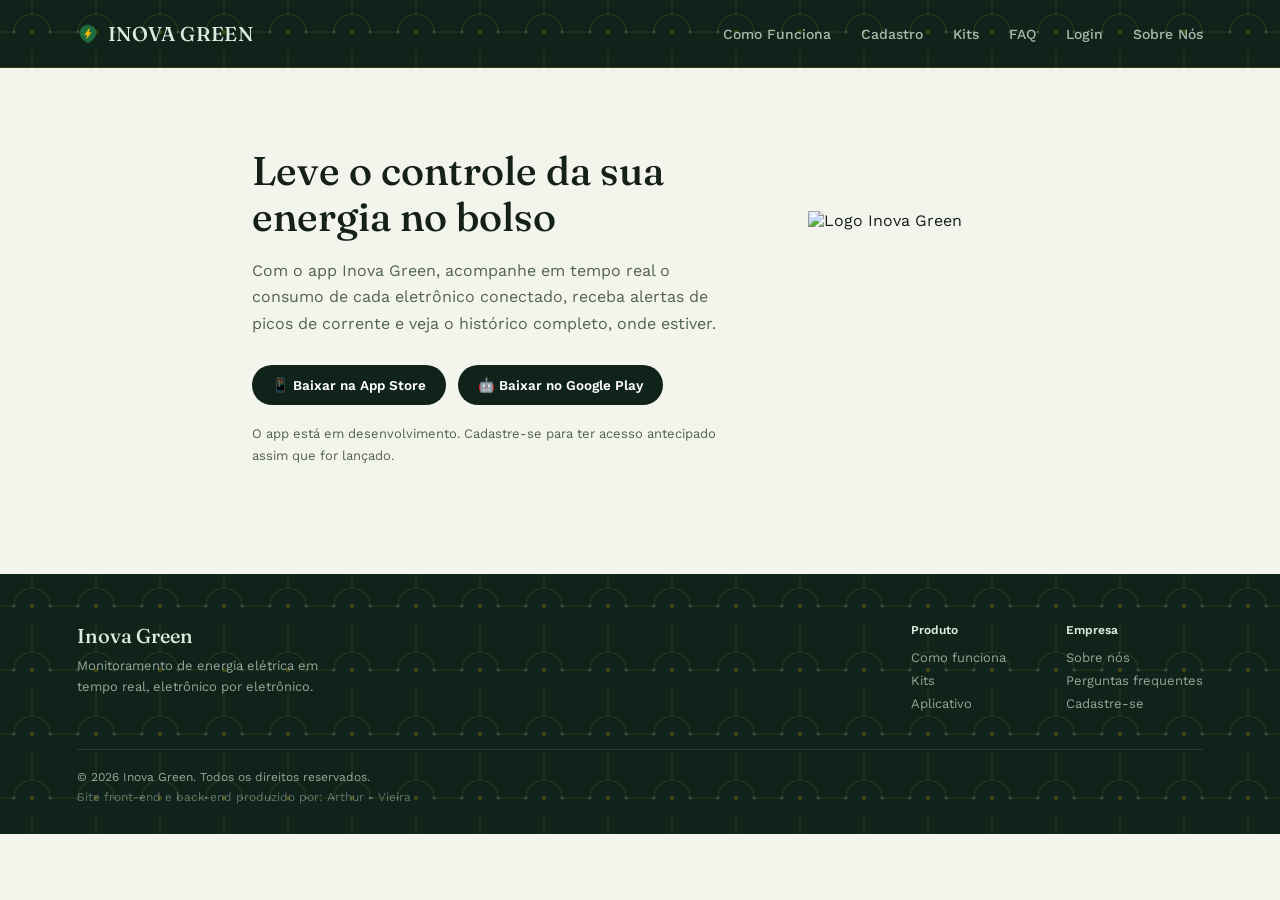
==== commit 200776db: "login-comprar-admin" ====
--- a/pages/AppDownload.html
+++ b/pages/AppDownload.html
@@ -45,6 +45,9 @@
                 </a>
                 <a href="FAQ.html">
                     FAQ
+                </a>
+                <a href="Login.html">
+                    Login
                 </a>
                 <a href="SobreNos.html">
                     Sobre Nós
--- a/css/homepage.css
+++ b/css/homepage.css
@@ -535,6 +535,31 @@
     min-height: 18px;
 }
 
+.campo-label{
+    font-size: 12.5px;
+    font-weight: 600;
+    color: var(--cor-texto-suave);
+    margin-top: 4px;
+}
+
+.campo-grid{
+    display: grid;
+    grid-template-columns: 1fr 1fr;
+    gap: 12px;
+}
+
+.campo-status{
+    font-size: 12px;
+    font-weight: 600;
+    margin: -6px 0 0 0;
+    min-height: 16px;
+}
+
+.abaform[readonly]{
+    background-color: rgb(243, 244, 236);
+    color: var(--cor-texto-suave);
+}
+
 /* ==================== KITS ==================== */
 .containerkits{
     width: 100%;
@@ -876,6 +901,98 @@
 .obrigado p{
     color: var(--cor-texto-suave);
     font-size: 15.5px;
+}
+
+/* ==================== LOGIN ==================== */
+.login-box{
+    background-color: var(--cor-superficie);
+    max-width: 420px;
+    width: 100%;
+    margin: 0 auto;
+    padding: 50px;
+    box-sizing: border-box;
+    border-radius: var(--raio);
+    box-shadow: var(--sombra-suave);
+    text-align: center;
+}
+
+.login-box h1{
+    font-size: 1.7rem;
+    margin-bottom: 10px;
+}
+
+.login-subtitulo{
+    color: var(--cor-texto-suave);
+    font-size: 14px;
+    margin-bottom: 28px;
+}
+
+.login-box form{
+    display: flex;
+    flex-direction: column;
+    gap: 12px;
+}
+
+.ja-tem-conta{
+    margin-top: 22px;
+    font-size: 13.5px;
+    color: var(--cor-texto-suave);
+}
+
+.ja-tem-conta a{
+    color: var(--cor-marca);
+    font-weight: 600;
+    text-decoration: none;
+}
+
+/* ==================== PAINEL DO CLIENTE ==================== */
+.painel-container{
+    max-width: 700px;
+    margin: 0 auto;
+    padding: 20px 6% 80px 6%;
+}
+
+.painel-card{
+    background-color: var(--cor-superficie);
+    border-radius: var(--raio);
+    box-shadow: var(--sombra-suave);
+    padding: 10px 30px;
+}
+
+.painel-linha{
+    display: flex;
+    justify-content: space-between;
+    align-items: center;
+    padding: 18px 0;
+    border-bottom: 1px solid var(--cor-borda);
+}
+
+.painel-linha:last-child{
+    border-bottom: none;
+}
+
+.painel-label{
+    font-size: 13px;
+    color: var(--cor-texto-suave);
+    font-weight: 600;
+}
+
+.painel-valor{
+    font-weight: 500;
+    text-transform: capitalize;
+}
+
+.painel-aviso{
+    background-color: var(--cor-marca-clara);
+    border-radius: var(--raio);
+    padding: 20px 24px;
+    margin-top: 24px;
+}
+
+.painel-aviso p{
+    color: var(--cor-marca-escura);
+    font-size: 14px;
+    margin: 0;
 }
 
 /* ==================== SOBRE NÓS ==================== */
@@ -1215,4 +1332,18 @@
     .footer-links{
         gap: 30px;
     }
+
+    .login-box{
+        padding: 30px 24px;
+    }
+
+    .painel-card{
+        padding: 6px 20px;
+    }
+
+    .painel-linha{
+        flex-direction: column;
+        align-items: flex-start;
+        gap: 4px;
+    }
 }
